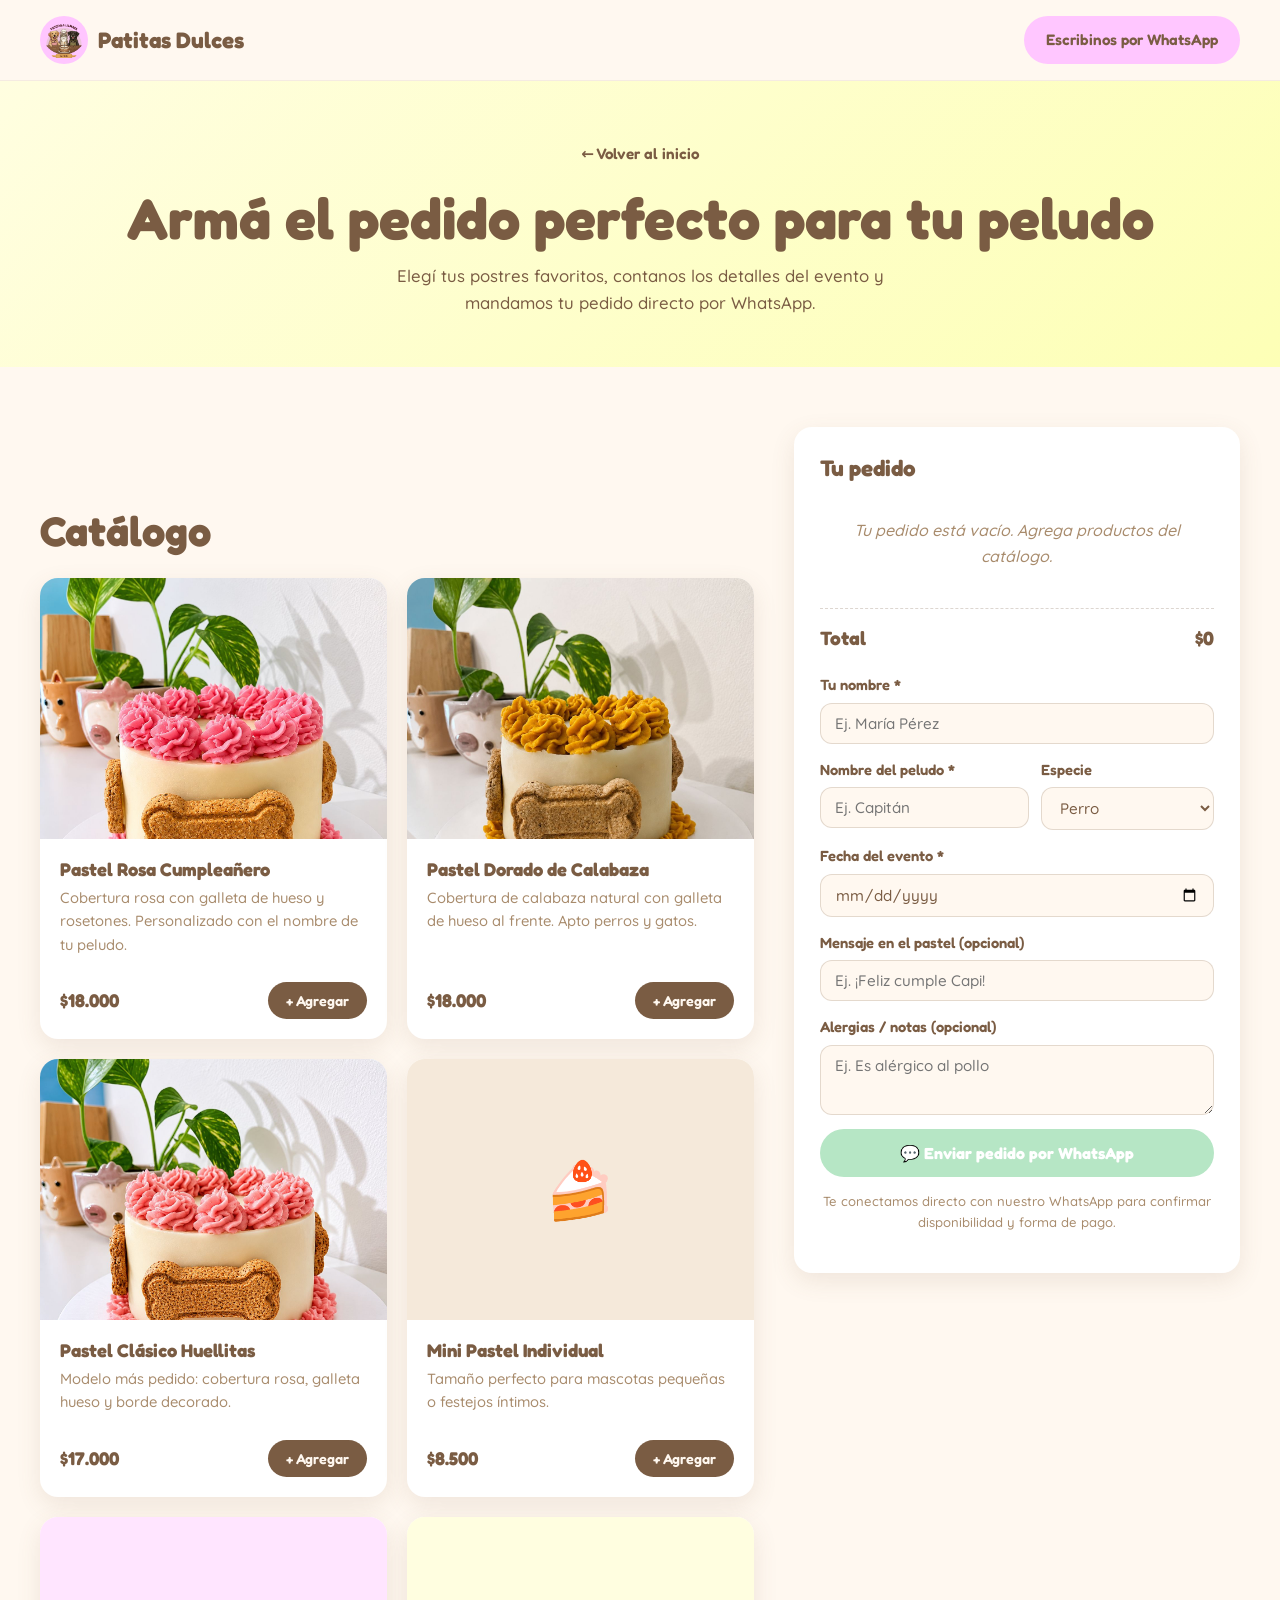
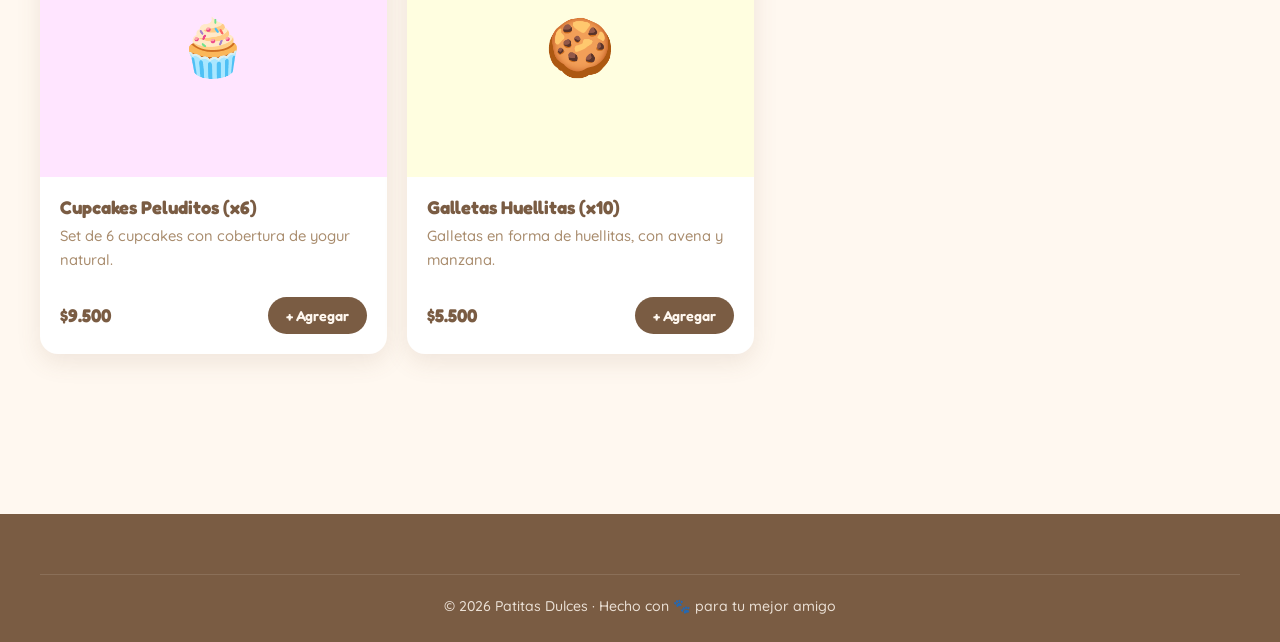
==== pedidos.html @ 6750fe20 "Reestructurar sitio en raiz y actualizar a Argentina" ====
<!DOCTYPE html>
<html lang="es">
<head>
  <meta charset="UTF-8" />
  <meta name="viewport" content="width=device-width, initial-scale=1.0" />
  <title>Hacer Pedido — Patitas Dulces</title>
  <meta name="description" content="Arma tu pedido de postres naturales para mascotas. Selecciona productos, agrega los detalles de tu peludo y envíanos tu pedido por WhatsApp." />

  <link rel="preconnect" href="https://fonts.googleapis.com" />
  <link rel="preconnect" href="https://fonts.gstatic.com" crossorigin />
  <link href="https://fonts.googleapis.com/css2?family=Fredoka:wght@400;500;600;700&family=Quicksand:wght@400;500;600;700&display=swap" rel="stylesheet" />

  <link rel="stylesheet" href="css/styles.css" />
  <link rel="stylesheet" href="css/pedidos.css" />
</head>
<body>

  <header class="site-header">
    <div class="container nav">
      <a href="index.html" class="logo" aria-label="Patitas Dulces inicio">
        <img src="assets/Many Paws.png" alt="" class="logo-img" />
        Patitas Dulces
      </a>

      <div class="nav-cta">
        <a
          href="#"
          class="btn btn-pill"
          data-whatsapp-message="¡Hola Patitas Dulces! 🐾 Tengo una consulta sobre los pedidos."
        >Escribinos por WhatsApp</a>
      </div>
    </div>
  </header>

  <main>

    <section class="pedidos-hero">
      <div class="container">
        <a href="index.html" class="back-link">← Volver al inicio</a>
        <h1>Armá el pedido perfecto para tu peludo</h1>
        <p>Elegí tus postres favoritos, contanos los detalles del evento y mandamos tu pedido directo por WhatsApp.</p>
      </div>
    </section>

    <div class="container pedidos-layout">

      <!-- Catálogo -->
      <section class="catalogo" aria-label="Catálogo de productos">
        <h2>Catálogo</h2>
        <div class="catalogo-grid" id="catalogo-grid">
          <!-- Renderizado por js/pedidos.js -->
        </div>
      </section>

      <!-- Panel pedido -->
      <aside class="pedido-panel" aria-label="Resumen del pedido">
        <h2>Tu pedido</h2>

        <ul class="cart-list" id="cart-list">
          <li class="cart-empty">Tu pedido está vacío. Agrega productos del catálogo.</li>
        </ul>

        <div class="cart-total">
          <span>Total</span>
          <span id="cart-total">S/ 0</span>
        </div>

        <form class="pedido-form" id="pedido-form" novalidate>
          <div class="form-field">
            <label for="nombre">Tu nombre *</label>
            <input type="text" id="nombre" name="nombre" required placeholder="Ej. María Pérez" />
          </div>

          <div class="form-row">
            <div class="form-field">
              <label for="peludo">Nombre del peludo *</label>
              <input type="text" id="peludo" name="peludo" required placeholder="Ej. Capitán" />
            </div>
            <div class="form-field">
              <label for="especie">Especie</label>
              <select id="especie" name="especie">
                <option>Perro</option>
                <option>Gato</option>
                <option>Otro</option>
              </select>
            </div>
          </div>

          <div class="form-field">
            <label for="fecha">Fecha del evento *</label>
            <input type="date" id="fecha" name="fecha" required />
          </div>

          <div class="form-field">
            <label for="mensaje">Mensaje en el pastel (opcional)</label>
            <input type="text" id="mensaje" name="mensaje" placeholder="Ej. ¡Feliz cumple Capi!" maxlength="60" />
          </div>

          <div class="form-field">
            <label for="notas">Alergias / notas (opcional)</label>
            <textarea id="notas" name="notas" placeholder="Ej. Es alérgico al pollo"></textarea>
          </div>

          <button type="submit" id="btn-submit" class="btn-submit" disabled>
            💬 Enviar pedido por WhatsApp
          </button>
          <p class="form-note">Te conectamos directo con nuestro WhatsApp para confirmar disponibilidad y forma de pago.</p>
        </form>
      </aside>

    </div>
  </main>

  <footer class="site-footer">
    <div class="container">
      <div class="footer-bottom">
        © <span id="year">2026</span> Patitas Dulces · Hecho con 🐾 para tu mejor amigo
      </div>
    </div>
  </footer>

  <script src="js/main.js"></script>
  <script src="js/pedidos.js"></script>
  <script>
    document.getElementById('year').textContent = new Date().getFullYear();
  </script>
</body>
</html>
---- css/styles.css ----
/* ============================================
   Patitas Dulces — Estilos base + Landing
   ============================================ */

:root {
  --rosa-pastel: #FFC6FF;
  --amarillo-vainilla: #FDFFB6;
  --azul-menta: #CAFFBF;
  --marron-galleta: #7A5C43;
  --marron-suave: #A88B6C;
  --crema: #FFF8F0;
  --blanco: #FFFFFF;

  --rosa-suave: #FFE5FF;
  --menta-suave: #E5FFE0;
  --vainilla-suave: #FFFEE0;

  --font-titulo: 'Fredoka', 'Baloo 2', system-ui, sans-serif;
  --font-body: 'Quicksand', system-ui, sans-serif;

  --radio-suave: 18px;
  --radio-pill: 999px;
  --sombra-suave: 0 8px 24px rgba(122, 92, 67, 0.12);
  --sombra-fuerte: 0 14px 40px rgba(122, 92, 67, 0.18);

  --max-w: 1200px;
}

* { box-sizing: border-box; }

html { scroll-behavior: smooth; }

body {
  margin: 0;
  font-family: var(--font-body);
  color: var(--marron-galleta);
  background: var(--crema);
  line-height: 1.6;
  font-weight: 500;
}

h1, h2, h3, h4 {
  font-family: var(--font-titulo);
  font-weight: 700;
  color: var(--marron-galleta);
  line-height: 1.15;
  margin: 0 0 16px;
}

h1 { font-size: clamp(2.2rem, 5vw, 3.6rem); }
h2 { font-size: clamp(1.8rem, 3.5vw, 2.6rem); }
h3 { font-size: 1.3rem; }

p { margin: 0 0 12px; }

a { color: var(--marron-galleta); text-decoration: none; }

img { max-width: 100%; display: block; }

.container {
  width: min(100% - 40px, var(--max-w));
  margin-inline: auto;
}

section { padding: 80px 0; }

/* ---------- Botones ---------- */

.btn {
  display: inline-flex;
  align-items: center;
  gap: 10px;
  font-family: var(--font-titulo);
  font-weight: 600;
  font-size: 1rem;
  padding: 14px 26px;
  border-radius: var(--radio-pill);
  border: 2px solid transparent;
  cursor: pointer;
  transition: transform 0.15s ease, box-shadow 0.15s ease, background 0.15s ease;
  text-decoration: none;
  white-space: nowrap;
}

.btn:hover { transform: translateY(-2px); box-shadow: var(--sombra-suave); }

.btn-primary {
  background: var(--marron-galleta);
  color: var(--crema);
}
.btn-primary:hover { background: #6a4f39; }

.btn-secondary {
  background: var(--azul-menta);
  color: var(--marron-galleta);
}
.btn-secondary:hover { background: #b3f4a1; }

.btn-pill {
  background: var(--rosa-pastel);
  color: var(--marron-galleta);
  padding: 10px 20px;
  font-size: 0.95rem;
}

.btn-outline {
  background: transparent;
  color: var(--marron-galleta);
  border-color: var(--marron-galleta);
}
.btn-outline:hover { background: var(--marron-galleta); color: var(--crema); }

/* ---------- Header ---------- */

.site-header {
  position: sticky;
  top: 0;
  z-index: 50;
  background: rgba(255, 248, 240, 0.92);
  backdrop-filter: blur(10px);
  border-bottom: 1px solid rgba(122, 92, 67, 0.08);
}

.nav {
  display: flex;
  align-items: center;
  justify-content: space-between;
  padding: 16px 0;
  gap: 20px;
}

.logo {
  display: flex;
  align-items: center;
  gap: 10px;
  font-family: var(--font-titulo);
  font-weight: 700;
  font-size: 1.4rem;
  color: var(--marron-galleta);
}

.logo-icon {
  width: 40px;
  height: 40px;
  background: var(--rosa-pastel);
  border-radius: 50%;
  display: grid;
  place-items: center;
  font-size: 1.3rem;
}

.logo-img {
  width: 48px;
  height: 48px;
  object-fit: contain;
  border-radius: 50%;
  background: var(--rosa-pastel);
  padding: 4px;
}

.site-footer .logo-img {
  background: rgba(255, 198, 255, 0.85);
}

.nav-links {
  display: flex;
  gap: 28px;
  list-style: none;
  margin: 0;
  padding: 0;
}

.nav-links a {
  font-weight: 600;
  font-size: 0.95rem;
  transition: color 0.15s ease;
}
.nav-links a:hover { color: var(--marron-suave); }

.nav-cta { display: flex; align-items: center; gap: 12px; }

.menu-toggle {
  display: none;
  background: transparent;
  border: 0;
  font-size: 1.6rem;
  cursor: pointer;
  color: var(--marron-galleta);
  padding: 6px 10px;
}

/* ---------- Hero ---------- */

.hero {
  position: relative;
  background: linear-gradient(135deg, var(--rosa-pastel) 0%, var(--rosa-suave) 100%);
  overflow: hidden;
  padding: 100px 0 110px;
}

.hero::before,
.hero::after {
  content: "";
  position: absolute;
  border-radius: 50%;
  opacity: 0.45;
  pointer-events: none;
}
.hero::before {
  width: 280px; height: 280px;
  background: var(--amarillo-vainilla);
  top: -80px; right: -60px;
}
.hero::after {
  width: 220px; height: 220px;
  background: var(--azul-menta);
  bottom: -70px; left: -50px;
}

.hero-inner {
  position: relative;
  z-index: 1;
  display: grid;
  grid-template-columns: 1.1fr 0.9fr;
  align-items: center;
  gap: 60px;
}

.hero-badge {
  display: inline-block;
  background: var(--blanco);
  color: var(--marron-galleta);
  font-family: var(--font-titulo);
  font-weight: 600;
  padding: 8px 18px;
  border-radius: var(--radio-pill);
  font-size: 0.9rem;
  margin-bottom: 20px;
  box-shadow: var(--sombra-suave);
}

.hero h1 { margin-bottom: 20px; }
.hero h1 span { color: #c8579a; }

.hero-sub {
  font-size: 1.15rem;
  max-width: 520px;
  margin-bottom: 30px;
}

.hero-actions {
  display: flex;
  gap: 14px;
  flex-wrap: wrap;
}

.hero-illustration {
  position: relative;
  aspect-ratio: 1;
  background: var(--blanco);
  border-radius: 50%;
  display: grid;
  place-items: center;
  box-shadow: var(--sombra-fuerte);
  max-width: 460px;
  margin-inline: auto;
  overflow: hidden;
}

.hero-illustration img {
  width: 100%;
  height: 100%;
  object-fit: cover;
}

.hero-illustration .paw {
  position: absolute;
  font-size: 2.4rem;
  z-index: 2;
  filter: drop-shadow(0 2px 4px rgba(122, 92, 67, 0.3));
}
.hero-illustration .paw-1 { top: -10px; left: 10%; transform: rotate(-20deg); }
.hero-illustration .paw-2 { top: 8%; right: -10px; transform: rotate(25deg); }
.hero-illustration .paw-3 { bottom: -10px; left: 18%; transform: rotate(15deg); }

/* ---------- Propuesta de valor ---------- */

.valores { background: var(--blanco); }

.section-head {
  text-align: center;
  max-width: 640px;
  margin: 0 auto 50px;
}

.section-head .eyebrow {
  display: inline-block;
  font-family: var(--font-titulo);
  font-weight: 600;
  text-transform: uppercase;
  letter-spacing: 0.12em;
  font-size: 0.8rem;
  color: var(--marron-suave);
  margin-bottom: 10px;
}

.cards-3 {
  display: grid;
  grid-template-columns: repeat(3, 1fr);
  gap: 24px;
}

.valor-card {
  border-radius: var(--radio-suave);
  padding: 32px 26px;
  text-align: center;
  transition: transform 0.2s ease;
}
.valor-card:hover { transform: translateY(-4px); }
.valor-card .icono {
  font-size: 2.6rem;
  margin-bottom: 14px;
  display: inline-block;
}
.valor-card.menta { background: var(--menta-suave); }
.valor-card.vainilla { background: var(--vainilla-suave); }
.valor-card.rosa { background: var(--rosa-suave); }

/* ---------- Productos ---------- */

.productos { background: var(--crema); }

.product-grid {
  display: grid;
  grid-template-columns: repeat(4, 1fr);
  gap: 24px;
}

.product-card {
  background: var(--blanco);
  border-radius: var(--radio-suave);
  overflow: hidden;
  box-shadow: var(--sombra-suave);
  display: flex;
  flex-direction: column;
  transition: transform 0.2s ease, box-shadow 0.2s ease;
}
.product-card:hover {
  transform: translateY(-4px);
  box-shadow: var(--sombra-fuerte);
}

.product-image {
  aspect-ratio: 4 / 3;
  display: grid;
  place-items: center;
  font-size: 4rem;
  overflow: hidden;
  position: relative;
}
.product-image img {
  width: 100%;
  height: 100%;
  object-fit: cover;
  display: block;
}
.product-image.rosa { background: var(--rosa-suave); }
.product-image.menta { background: var(--menta-suave); }
.product-image.vainilla { background: var(--vainilla-suave); }
.product-image.crema { background: #F5E9DA; }

.product-body { padding: 22px; flex: 1; display: flex; flex-direction: column; }
.product-body h3 { margin-bottom: 8px; }
.product-body p { font-size: 0.95rem; color: var(--marron-suave); flex: 1; }
.product-body .product-link {
  margin-top: 14px;
  font-family: var(--font-titulo);
  font-weight: 600;
  color: var(--marron-galleta);
}
.product-body .product-link:hover { color: #6a4f39; }

/* ---------- Ingredientes ---------- */

.ingredientes { background: var(--menta-suave); }

.ing-grid {
  display: grid;
  grid-template-columns: 1fr 1fr;
  gap: 30px;
}

.ing-card {
  background: var(--blanco);
  border-radius: var(--radio-suave);
  padding: 32px 30px;
  box-shadow: var(--sombra-suave);
}

.ing-card h3 {
  display: flex;
  align-items: center;
  gap: 10px;
  margin-bottom: 16px;
}

.ing-list {
  list-style: none;
  padding: 0;
  margin: 0;
  display: grid;
  gap: 10px;
}

.ing-list li {
  display: flex;
  align-items: center;
  gap: 10px;
  font-weight: 500;
}

.ing-list.si li::before {
  content: "✓";
  width: 24px; height: 24px;
  background: var(--azul-menta);
  color: var(--marron-galleta);
  border-radius: 50%;
  display: grid;
  place-items: center;
  font-weight: 700;
}

.ing-list.no li::before {
  content: "✕";
  width: 24px; height: 24px;
  background: var(--rosa-pastel);
  color: var(--marron-galleta);
  border-radius: 50%;
  display: grid;
  place-items: center;
  font-weight: 700;
}

/* ---------- Testimonios ---------- */

.testimonios { background: var(--blanco); }

.testimonio-card {
  background: var(--crema);
  border-radius: var(--radio-suave);
  padding: 28px 26px;
  display: flex;
  flex-direction: column;
  gap: 16px;
}

.testimonio-card .quote {
  font-style: italic;
  color: var(--marron-galleta);
  font-size: 1rem;
}

.testimonio-author {
  display: flex;
  align-items: center;
  gap: 12px;
}

.avatar {
  width: 48px; height: 48px;
  border-radius: 50%;
  display: grid;
  place-items: center;
  font-size: 1.6rem;
  background: var(--rosa-pastel);
}
.avatar.menta { background: var(--azul-menta); }
.avatar.vainilla { background: var(--amarillo-vainilla); }

.testimonio-author strong {
  display: block;
  font-family: var(--font-titulo);
  font-size: 1rem;
}
.testimonio-author span {
  font-size: 0.85rem;
  color: var(--marron-suave);
}

/* ---------- CTA final ---------- */

.cta-final {
  background: linear-gradient(135deg, var(--amarillo-vainilla) 0%, var(--vainilla-suave) 100%);
  text-align: center;
}

.cta-final h2 { margin-bottom: 14px; }
.cta-final p { max-width: 540px; margin: 0 auto 30px; font-size: 1.1rem; }
.cta-final .hero-actions { justify-content: center; }

/* ---------- Footer ---------- */

.site-footer {
  background: var(--marron-galleta);
  color: var(--crema);
  padding: 60px 0 24px;
}

.site-footer a { color: var(--crema); }

.footer-grid {
  display: grid;
  grid-template-columns: 1.4fr 1fr 1fr;
  gap: 40px;
  margin-bottom: 40px;
}

.site-footer .logo { color: var(--crema); margin-bottom: 12px; }
.site-footer h4 {
  color: var(--crema);
  font-family: var(--font-titulo);
  margin-bottom: 14px;
  font-size: 1.1rem;
}

.footer-links { list-style: none; padding: 0; margin: 0; display: grid; gap: 8px; }
.footer-links a:hover { opacity: 0.8; }

.social-links { display: flex; gap: 12px; margin-top: 10px; }
.social-links a {
  width: 38px; height: 38px;
  border-radius: 50%;
  background: rgba(255, 248, 240, 0.12);
  display: grid;
  place-items: center;
  font-size: 1.05rem;
  transition: background 0.15s ease;
}
.social-links a:hover { background: rgba(255, 248, 240, 0.22); }

.footer-bottom {
  border-top: 1px solid rgba(255, 248, 240, 0.15);
  padding-top: 20px;
  text-align: center;
  font-size: 0.88rem;
  opacity: 0.85;
}

/* ---------- Responsive ---------- */

@media (max-width: 960px) {
  .hero-inner { grid-template-columns: 1fr; text-align: center; }
  .hero-actions { justify-content: center; }
  .hero-sub { margin-inline: auto; }
  .hero-illustration { max-width: 320px; }
  .product-grid { grid-template-columns: repeat(2, 1fr); }
  .cards-3 { grid-template-columns: 1fr 1fr; }
  .footer-grid { grid-template-columns: 1fr 1fr; }
}

@media (max-width: 720px) {
  section { padding: 60px 0; }
  .nav-links {
    display: none;
    position: absolute;
    top: 100%;
    left: 0;
    right: 0;
    flex-direction: column;
    gap: 0;
    background: var(--crema);
    padding: 14px 24px;
    border-bottom: 1px solid rgba(122, 92, 67, 0.08);
  }
  .nav-links.open { display: flex; }
  .nav-links li { padding: 10px 0; }
  .nav { position: relative; }
  .menu-toggle { display: inline-flex; }
  .nav-cta .btn-pill { display: none; }

  .product-grid { grid-template-columns: 1fr; }
  .cards-3 { grid-template-columns: 1fr; }
  .ing-grid { grid-template-columns: 1fr; }
  .footer-grid { grid-template-columns: 1fr; gap: 30px; }
  .hero { padding: 70px 0 80px; }
}
---- css/pedidos.css ----
/* ============================================
   Patitas Dulces — Página de Pedidos
   ============================================ */

.pedidos-hero {
  background: linear-gradient(135deg, var(--vainilla-suave) 0%, var(--amarillo-vainilla) 100%);
  padding: 60px 0 50px;
  text-align: center;
}

.pedidos-hero h1 { margin-bottom: 12px; }
.pedidos-hero p { max-width: 560px; margin: 0 auto; font-size: 1.05rem; }

.back-link {
  display: inline-flex;
  align-items: center;
  gap: 6px;
  font-family: var(--font-titulo);
  font-weight: 600;
  margin-bottom: 18px;
  font-size: 0.95rem;
}
.back-link:hover { color: var(--marron-suave); }

.pedidos-layout {
  display: grid;
  grid-template-columns: 1.6fr 1fr;
  gap: 40px;
  align-items: start;
  padding: 60px 0 80px;
}

/* ---------- Catálogo ---------- */

.catalogo h2 { margin-bottom: 24px; }

.catalogo-grid {
  display: grid;
  grid-template-columns: repeat(2, 1fr);
  gap: 20px;
}

.cat-card {
  background: var(--blanco);
  border-radius: var(--radio-suave);
  overflow: hidden;
  box-shadow: var(--sombra-suave);
  display: flex;
  flex-direction: column;
}

.cat-image {
  aspect-ratio: 4 / 3;
  display: grid;
  place-items: center;
  font-size: 3.5rem;
  overflow: hidden;
  position: relative;
}
.cat-image img {
  width: 100%;
  height: 100%;
  object-fit: cover;
  display: block;
}
.cat-image.rosa { background: var(--rosa-suave); }
.cat-image.menta { background: var(--menta-suave); }
.cat-image.vainilla { background: var(--vainilla-suave); }
.cat-image.crema { background: #F5E9DA; }

.cat-body { padding: 20px; display: flex; flex-direction: column; flex: 1; }
.cat-body h3 { font-size: 1.15rem; margin-bottom: 6px; }
.cat-body .desc { color: var(--marron-suave); font-size: 0.92rem; flex: 1; }

.cat-footer {
  display: flex;
  align-items: center;
  justify-content: space-between;
  margin-top: 14px;
  gap: 10px;
}

.precio {
  font-family: var(--font-titulo);
  font-weight: 700;
  font-size: 1.15rem;
}

.btn-add {
  background: var(--marron-galleta);
  color: var(--crema);
  border: 0;
  font-family: var(--font-titulo);
  font-weight: 600;
  padding: 10px 18px;
  border-radius: var(--radio-pill);
  cursor: pointer;
  transition: background 0.15s ease;
  font-size: 0.9rem;
}
.btn-add:hover { background: #6a4f39; }

/* ---------- Carrito + Formulario ---------- */

.pedido-panel {
  position: sticky;
  top: 90px;
  background: var(--blanco);
  border-radius: var(--radio-suave);
  padding: 28px 26px;
  box-shadow: var(--sombra-suave);
  display: flex;
  flex-direction: column;
  gap: 20px;
}

.pedido-panel h2 {
  font-size: 1.4rem;
  margin-bottom: 0;
}

.cart-list {
  list-style: none;
  padding: 0;
  margin: 0;
  display: flex;
  flex-direction: column;
  gap: 10px;
  max-height: 240px;
  overflow-y: auto;
}

.cart-empty {
  color: var(--marron-suave);
  font-style: italic;
  text-align: center;
  padding: 18px 0;
}

.cart-item {
  display: flex;
  align-items: center;
  justify-content: space-between;
  gap: 10px;
  background: var(--crema);
  border-radius: 12px;
  padding: 10px 14px;
}

.cart-item-info { display: flex; flex-direction: column; gap: 2px; }
.cart-item-name { font-weight: 600; font-size: 0.95rem; }
.cart-item-price { font-size: 0.82rem; color: var(--marron-suave); }

.cart-qty {
  display: inline-flex;
  align-items: center;
  gap: 8px;
}

.qty-btn {
  width: 26px; height: 26px;
  border: 0;
  background: var(--rosa-pastel);
  color: var(--marron-galleta);
  border-radius: 50%;
  font-weight: 700;
  cursor: pointer;
  font-size: 0.95rem;
  display: grid;
  place-items: center;
}
.qty-btn:hover { background: #ffaaff; }

.qty-num {
  min-width: 22px;
  text-align: center;
  font-weight: 700;
}

.cart-total {
  display: flex;
  justify-content: space-between;
  align-items: center;
  font-family: var(--font-titulo);
  font-weight: 700;
  font-size: 1.2rem;
  padding-top: 14px;
  border-top: 1px dashed rgba(122, 92, 67, 0.25);
}

/* ---------- Formulario ---------- */

.pedido-form {
  display: flex;
  flex-direction: column;
  gap: 14px;
}

.form-field { display: flex; flex-direction: column; gap: 6px; }

.form-field label {
  font-family: var(--font-titulo);
  font-weight: 600;
  font-size: 0.92rem;
}

.form-field input,
.form-field select,
.form-field textarea {
  font-family: var(--font-body);
  font-size: 0.95rem;
  padding: 10px 14px;
  border-radius: 12px;
  border: 1.5px solid rgba(122, 92, 67, 0.2);
  background: var(--crema);
  color: var(--marron-galleta);
  transition: border-color 0.15s ease;
  font-weight: 500;
}
.form-field input:focus,
.form-field select:focus,
.form-field textarea:focus {
  outline: none;
  border-color: var(--marron-galleta);
}
.form-field textarea { resize: vertical; min-height: 70px; }

.form-row { display: grid; grid-template-columns: 1fr 1fr; gap: 12px; }

.btn-submit {
  background: #25D366;
  color: #fff;
  border: 0;
  font-family: var(--font-titulo);
  font-weight: 700;
  font-size: 1rem;
  padding: 14px 22px;
  border-radius: var(--radio-pill);
  cursor: pointer;
  transition: background 0.15s ease, transform 0.15s ease;
  display: inline-flex;
  align-items: center;
  justify-content: center;
  gap: 10px;
}
.btn-submit:hover { background: #1ebe57; transform: translateY(-2px); }
.btn-submit:disabled { background: #b6e6c5; cursor: not-allowed; transform: none; }

.form-note {
  font-size: 0.82rem;
  color: var(--marron-suave);
  text-align: center;
}

/* ---------- Responsive ---------- */

@media (max-width: 960px) {
  .pedidos-layout { grid-template-columns: 1fr; gap: 30px; }
  .pedido-panel { position: static; }
}

@media (max-width: 600px) {
  .catalogo-grid { grid-template-columns: 1fr; }
  .form-row { grid-template-columns: 1fr; }
  .pedidos-layout { padding: 40px 0 60px; }
}
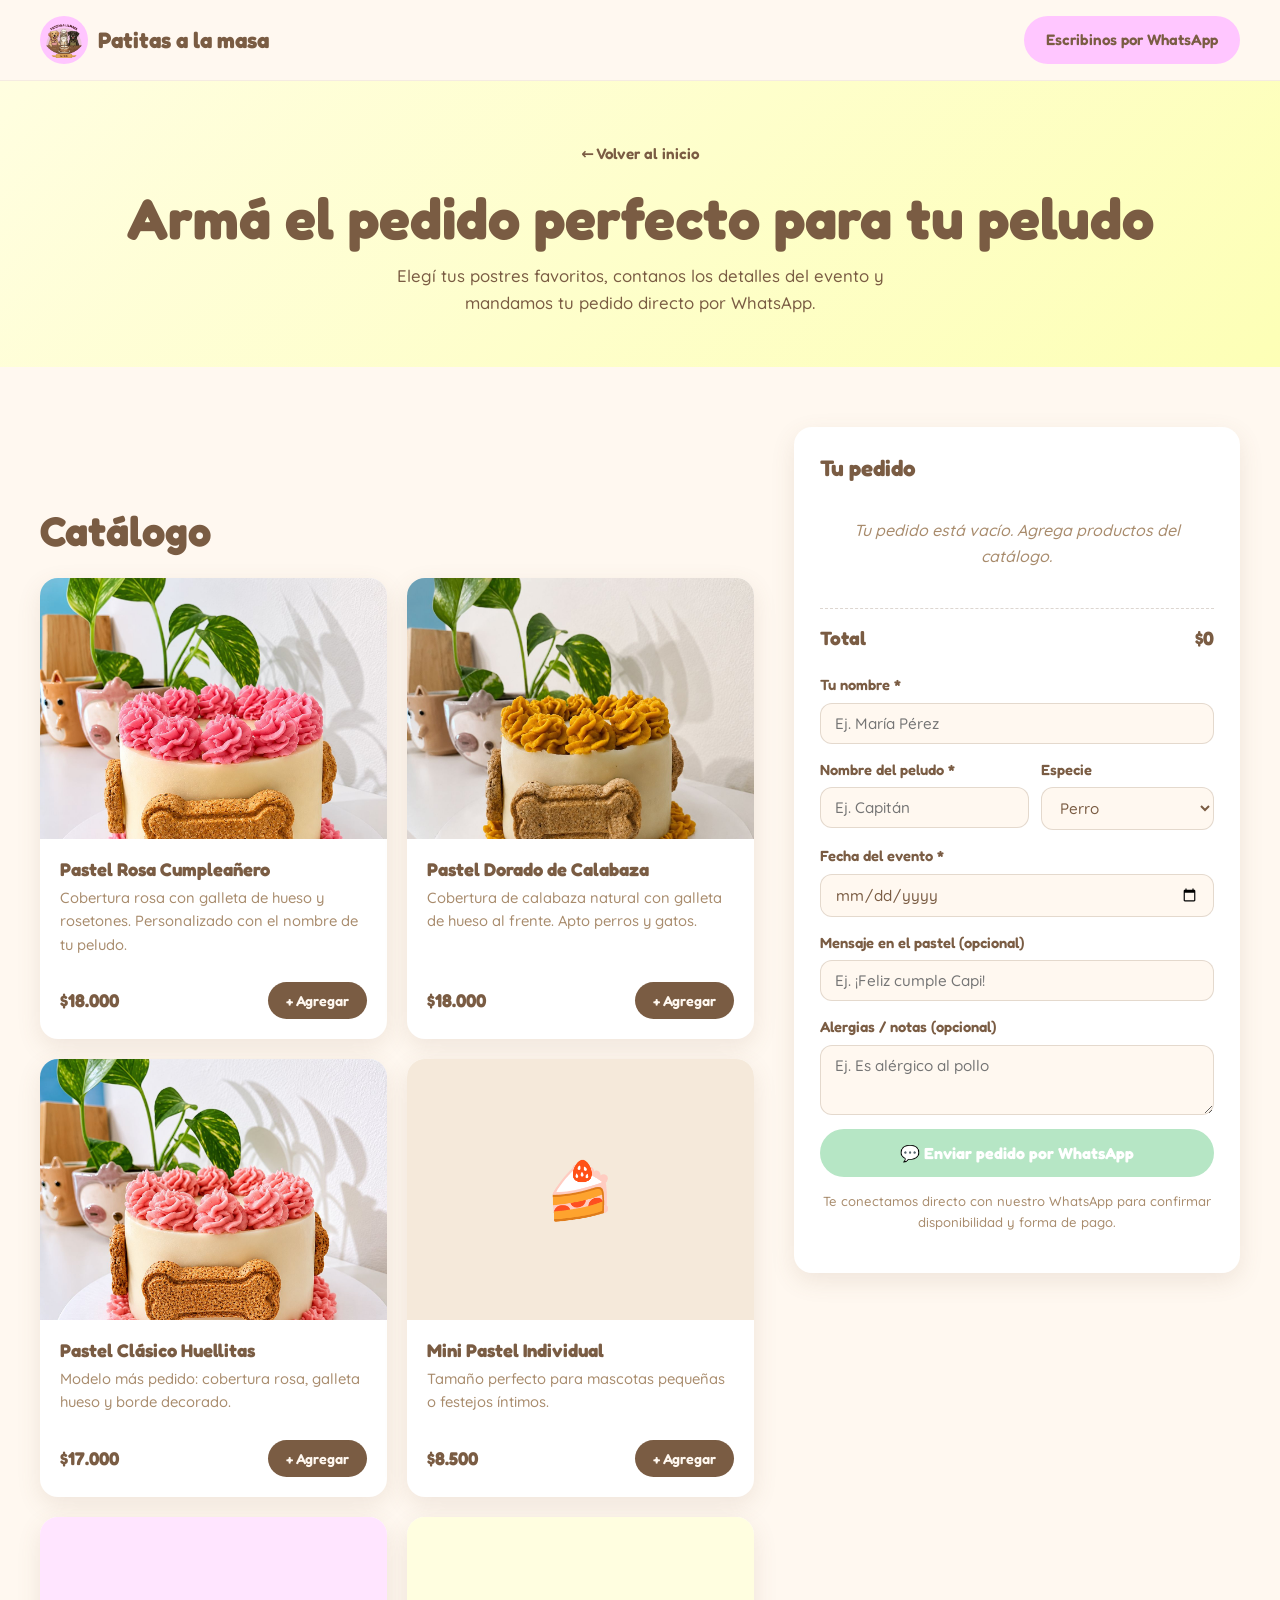
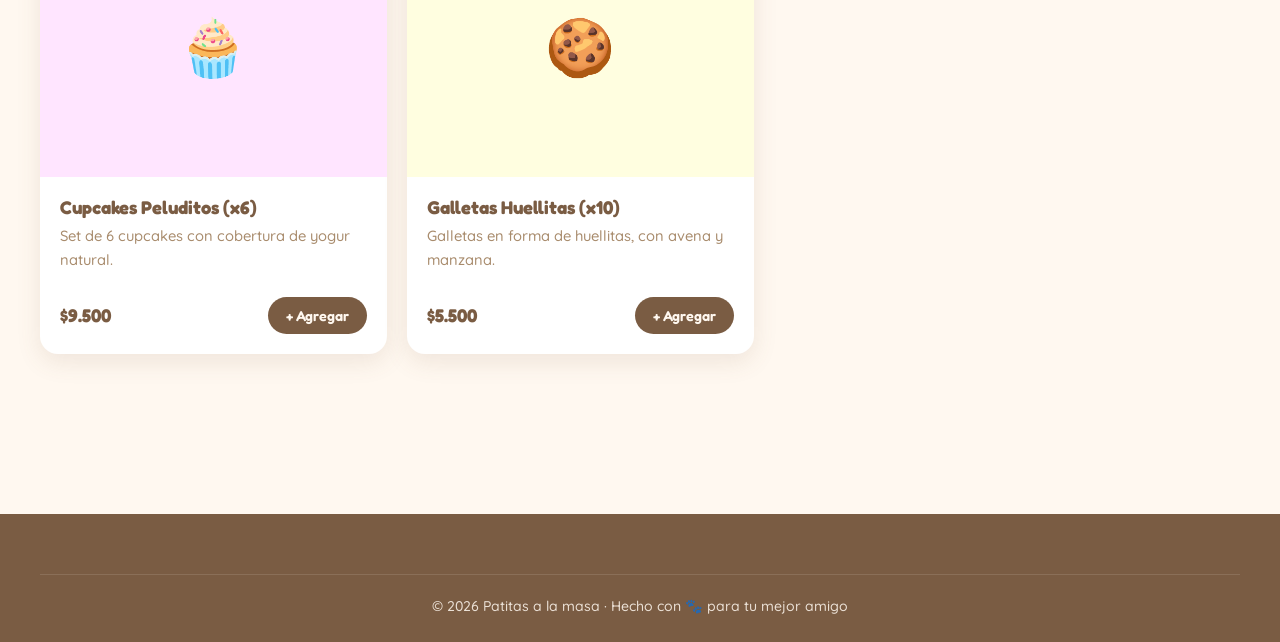
==== commit af587718: "Inicializar repo y renombrar a Patitas a la masa" ====
--- a/pedidos.html
+++ b/pedidos.html
@@ -3,7 +3,7 @@
 <head>
   <meta charset="UTF-8" />
   <meta name="viewport" content="width=device-width, initial-scale=1.0" />
-  <title>Hacer Pedido — Patitas Dulces</title>
+  <title>Hacer Pedido — Patitas a la masa</title>
   <meta name="description" content="Arma tu pedido de postres naturales para mascotas. Selecciona productos, agrega los detalles de tu peludo y envíanos tu pedido por WhatsApp." />
 
   <link rel="preconnect" href="https://fonts.googleapis.com" />
@@ -17,16 +17,16 @@
 
   <header class="site-header">
     <div class="container nav">
-      <a href="index.html" class="logo" aria-label="Patitas Dulces inicio">
+      <a href="index.html" class="logo" aria-label="Patitas a la masa inicio">
         <img src="assets/Many Paws.png" alt="" class="logo-img" />
-        Patitas Dulces
+        Patitas a la masa
       </a>
 
       <div class="nav-cta">
         <a
           href="#"
           class="btn btn-pill"
-          data-whatsapp-message="¡Hola Patitas Dulces! 🐾 Tengo una consulta sobre los pedidos."
+          data-whatsapp-message="¡Hola Patitas a la masa! 🐾 Tengo una consulta sobre los pedidos."
         >Escribinos por WhatsApp</a>
       </div>
     </div>
@@ -114,7 +114,7 @@
   <footer class="site-footer">
     <div class="container">
       <div class="footer-bottom">
-        © <span id="year">2026</span> Patitas Dulces · Hecho con 🐾 para tu mejor amigo
+        © <span id="year">2026</span> Patitas a la masa · Hecho con 🐾 para tu mejor amigo
       </div>
     </div>
   </footer>
--- a/css/styles.css
+++ b/css/styles.css
@@ -1,5 +1,5 @@
 /* ============================================
-   Patitas Dulces — Estilos base + Landing
+   Patitas a la masa — Estilos base + Landing
    ============================================ */
 
 :root {
--- a/css/pedidos.css
+++ b/css/pedidos.css
@@ -1,5 +1,5 @@
 /* ============================================
-   Patitas Dulces — Página de Pedidos
+   Patitas a la masa — Página de Pedidos
    ============================================ */
 
 .pedidos-hero {
